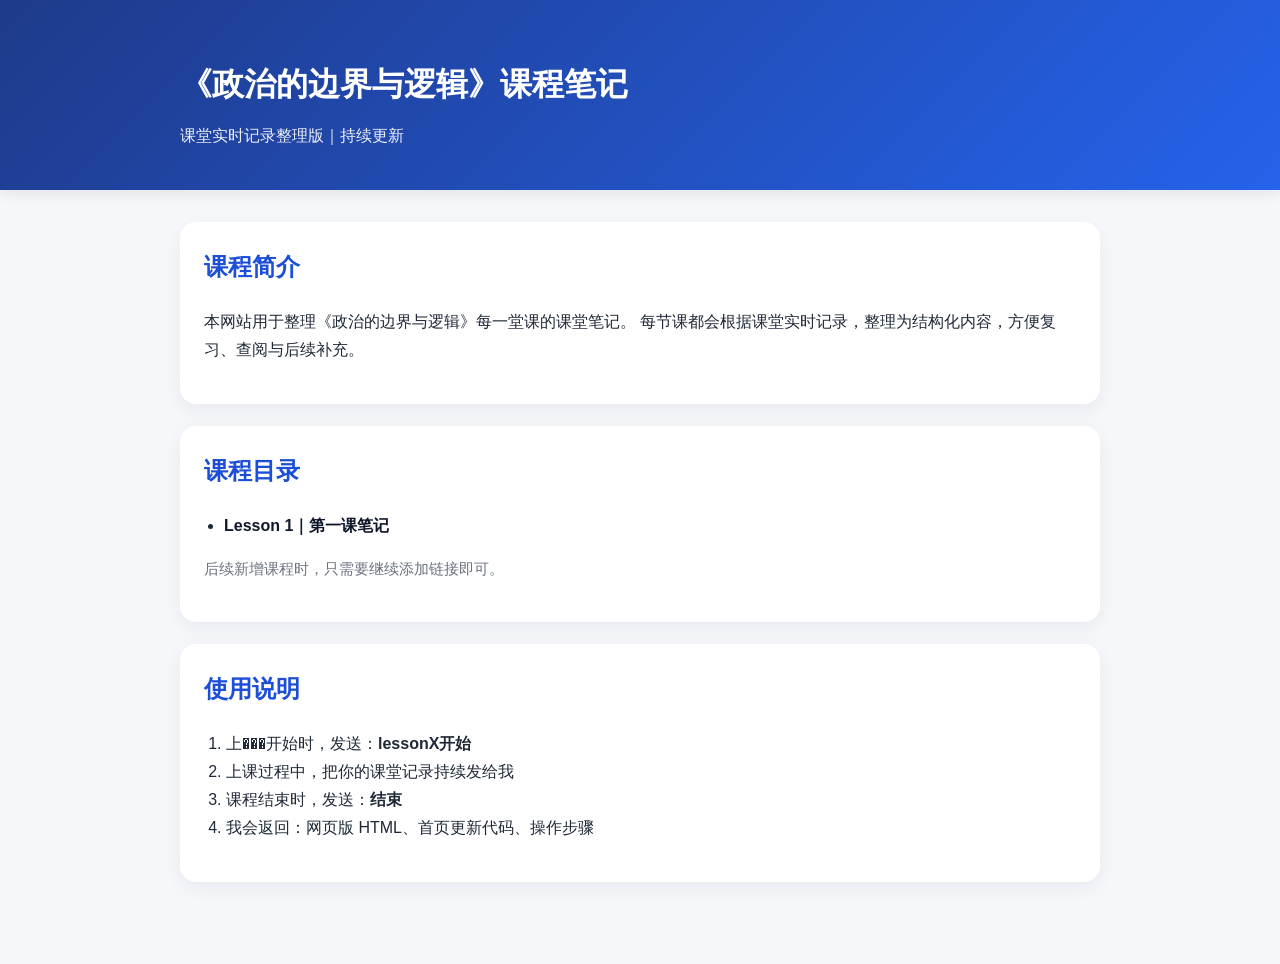
==== index.html @ 1a82eede "Add files via upload init course notes website" ====
<!DOCTYPE html>
<html lang="zh-CN">
<head>
  <meta charset="UTF-8" />
  <meta name="viewport" content="width=device-width, initial-scale=1.0" />
  <title>政治的边界与逻辑｜课程笔记</title>
  <link rel="stylesheet" href="style.css" />
</head>
<body>
  <header class="site-header">
    <div class="container">
      <h1>《政治的边界与逻辑》课程笔记</h1>
      <p class="subtitle">课堂实时记录整理版｜持续更新</p>
    </div>
  </header>

  <main class="container">
    <section class="card">
      <h2>课程简介</h2>
      <p>
        本网站用于整理《政治的边界与逻辑》每一堂课的课堂笔记。
        每节课都会根据课堂实时记录，整理为结构化内容，方便复习、查阅与后续补充。
      </p>
    </section>

    <section class="card">
      <h2>课程目录</h2>
      <ul class="lesson-list">
        <li><a href="lesson1.html">Lesson 1｜第一课笔记</a></li>
      </ul>
      <p class="tip">后续新增课程时，只需要继续添加链接即可。</p>
    </section>

    <section class="card">
      <h2>使用说明</h2>
      <ol>
        <li>上���开始时，发送：<strong>lessonX开始</strong></li>
        <li>上课过程中，把你的课堂记录持续发给我</li>
        <li>课程结束时，发送：<strong>结束</strong></li>
        <li>我会返回：网页版 HTML、首页更新代码、操作步骤</li>
      </ol>
    </section>
  </main>
</body>
</html>
---- style.css ----
* {
  box-sizing: border-box;
}

body {
  margin: 0;
  font-family: "PingFang SC", "Microsoft YaHei", sans-serif;
  background: #f5f7fb;
  color: #1f2937;
  line-height: 1.75;
}

.container {
  width: min(920px, 92%);
  margin: 0 auto;
}

.site-header {
  background: linear-gradient(135deg, #1e3a8a, #2563eb);
  color: white;
  padding: 56px 0 40px;
  box-shadow: 0 4px 14px rgba(0, 0, 0, 0.08);
}

.site-header h1 {
  margin: 0 0 10px;
  font-size: 2rem;
}

.subtitle {
  margin: 0;
  opacity: 0.92;
}

main {
  padding: 32px 0 60px;
}

.card {
  background: white;
  border-radius: 16px;
  padding: 24px;
  margin-bottom: 22px;
  box-shadow: 0 6px 20px rgba(15, 23, 42, 0.06);
}

.card h2 {
  margin-top: 0;
  color: #1d4ed8;
}

.lesson-list {
  padding-left: 20px;
}

.lesson-list li {
  margin-bottom: 10px;
}

.lesson-list a {
  text-decoration: none;
  color: #0f172a;
  font-weight: 600;
}

.lesson-list a:hover {
  color: #2563eb;
}

.tip {
  color: #6b7280;
  font-size: 0.95rem;
}

.note-meta {
  color: #6b7280;
  font-size: 0.95rem;
  margin-bottom: 16px;
}

.note-section {
  margin-bottom: 28px;
}

.note-section h2 {
  border-left: 5px solid #2563eb;
  padding-left: 10px;
  margin-bottom: 12px;
  color: #1e40af;
}

.back-link {
  display: inline-block;
  margin-bottom: 20px;
  color: #2563eb;
  text-decoration: none;
  font-weight: 600;
}

.back-link:hover {
  text-decoration: underline;
}

ul, ol {
  padding-left: 22px;
}
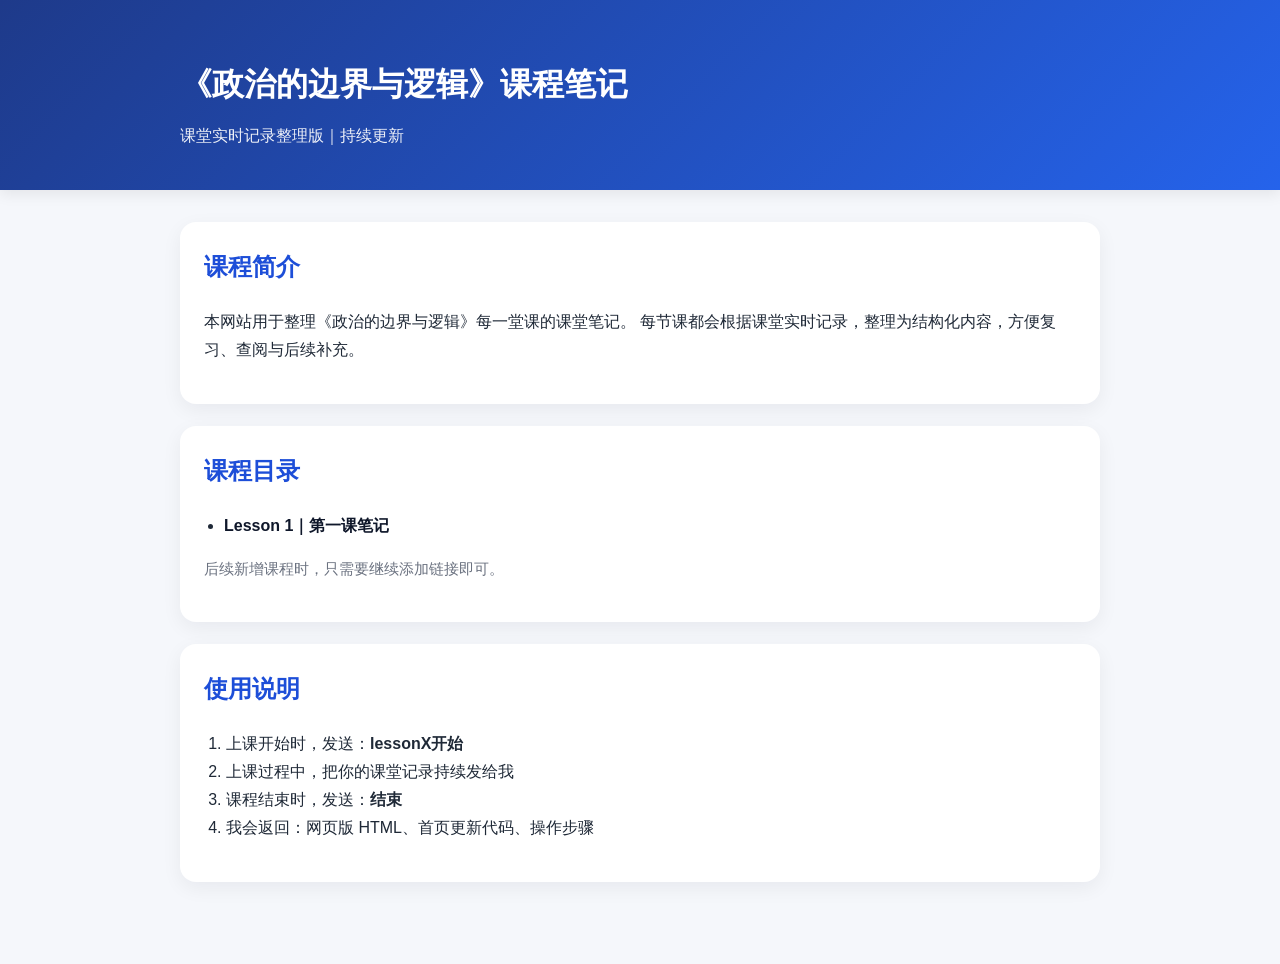
==== commit ce334bfb: "Fix typo in usage instructions in index.html" ====
--- a/index.html
+++ b/index.html
@@ -34,7 +34,7 @@
     <section class="card">
       <h2>使用说明</h2>
       <ol>
-        <li>上���开始时，发送：<strong>lessonX开始</strong></li>
+        <li>上课开始时，发送：<strong>lessonX开始</strong></li>
         <li>上课过程中，把你的课堂记录持续发给我</li>
         <li>课程结束时，发送：<strong>结束</strong></li>
         <li>我会返回：网页版 HTML、首页更新代码、操作步骤</li>
@@ -42,4 +42,4 @@
     </section>
   </main>
 </body>
-</html>+</html>
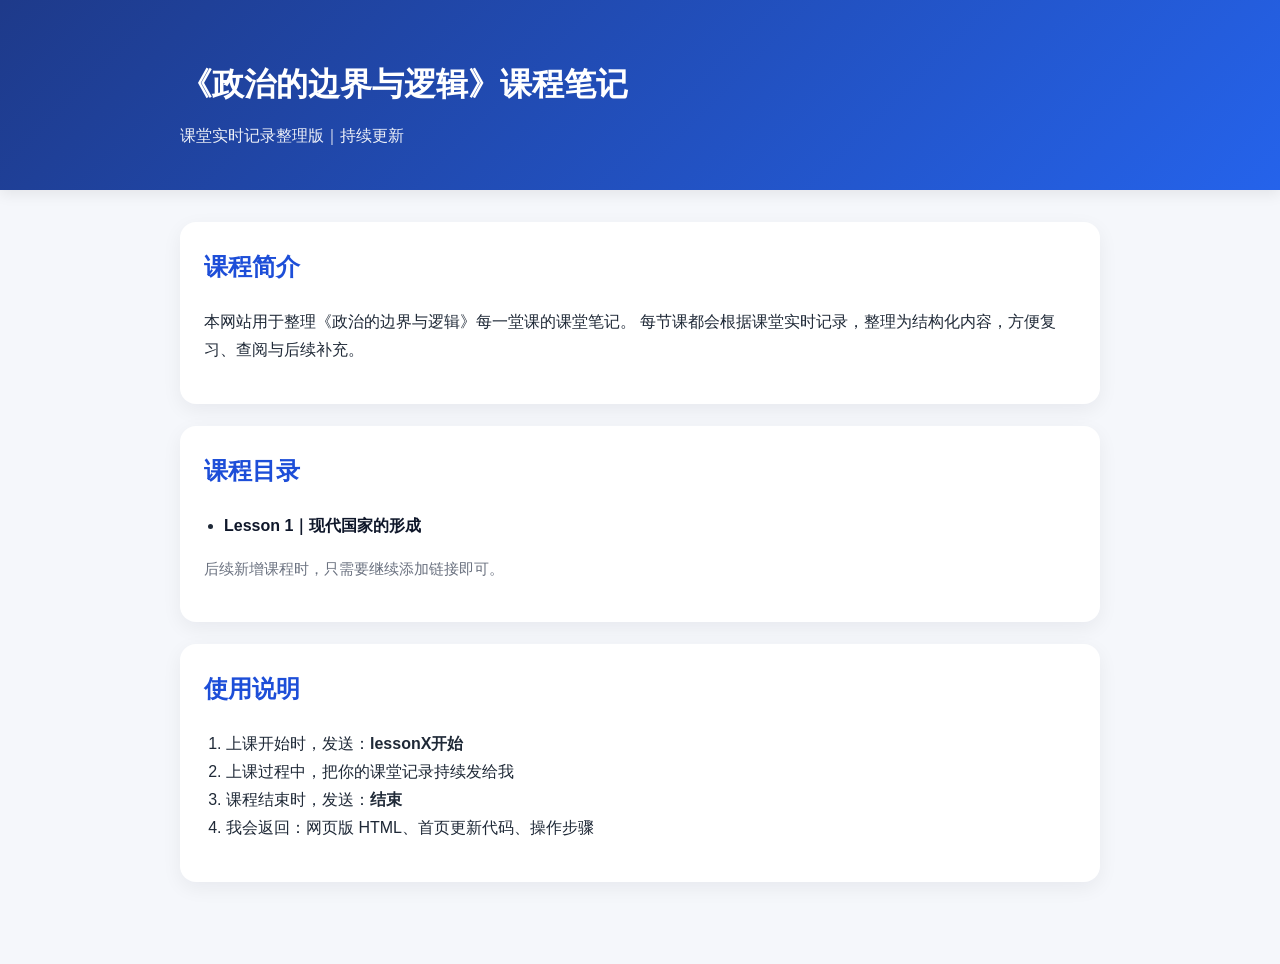
==== commit de49ca72: "Update index.html" ====
--- a/index.html
+++ b/index.html
@@ -26,7 +26,7 @@
     <section class="card">
       <h2>课程目录</h2>
       <ul class="lesson-list">
-        <li><a href="lesson1.html">Lesson 1｜第一课笔记</a></li>
+        <li><a href="lesson1.html">Lesson 1｜现代国家的形成</a></li>
       </ul>
       <p class="tip">后续新增课程时，只需要继续添加链接即可。</p>
     </section>
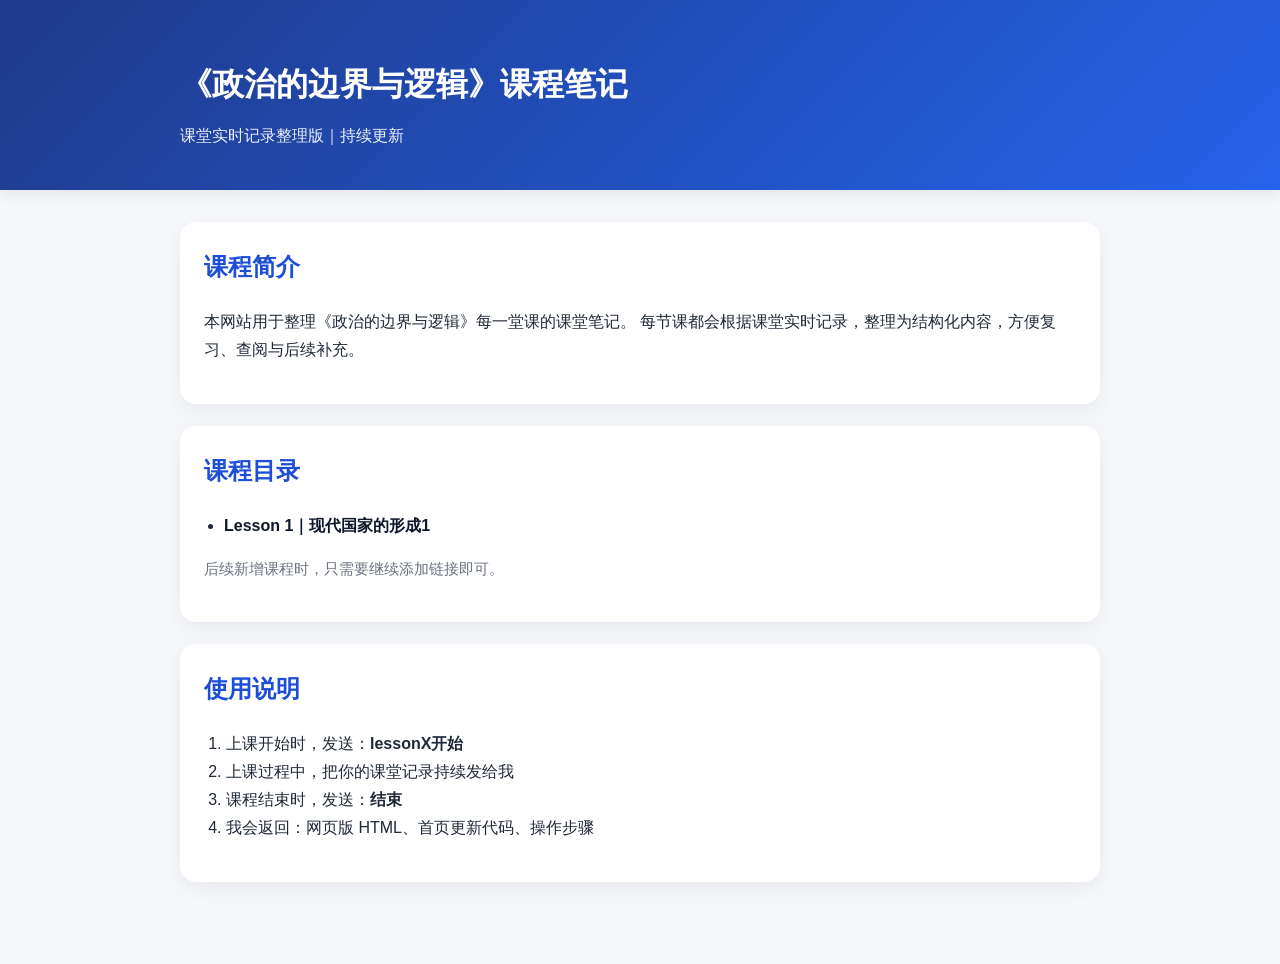
==== commit ee2ba6ef: "Update index.html" ====
--- a/index.html
+++ b/index.html
@@ -26,7 +26,7 @@
     <section class="card">
       <h2>课程目录</h2>
       <ul class="lesson-list">
-        <li><a href="lesson1.html">Lesson 1｜现代国家的形成</a></li>
+        <li><a href="lesson1.html">Lesson 1｜现代国家的形成1</a></li>
       </ul>
       <p class="tip">后续新增课程时，只需要继续添加链接即可。</p>
     </section>
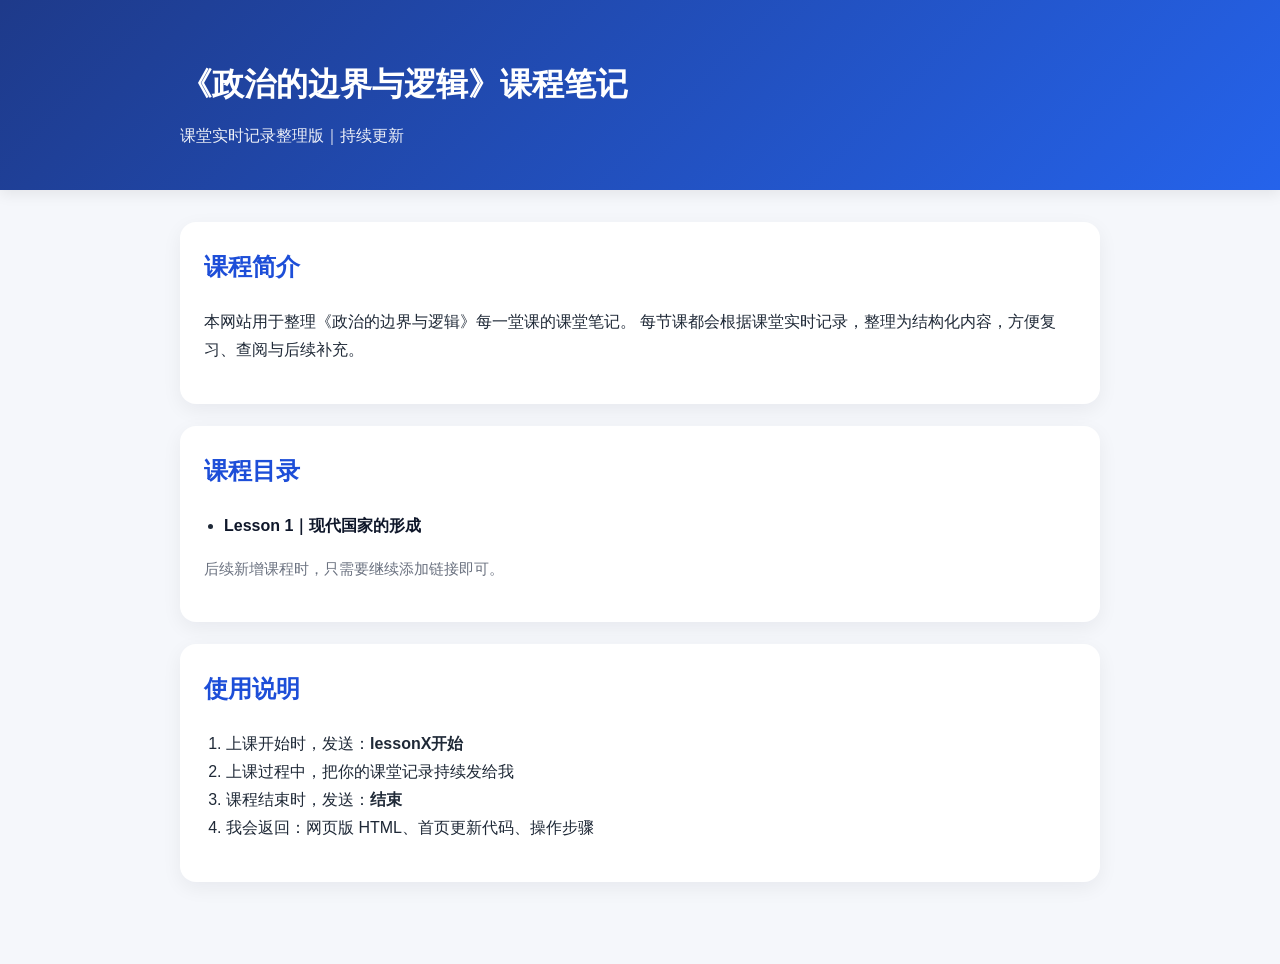
==== commit 8016f83a: "Fix lesson link text in index.html" ====
--- a/index.html
+++ b/index.html
@@ -26,7 +26,7 @@
     <section class="card">
       <h2>课程目录</h2>
       <ul class="lesson-list">
-        <li><a href="lesson1.html">Lesson 1｜现代国家的形成1</a></li>
+        <li><a href="lesson1.html">Lesson 1｜现代国家的形成</a></li>
       </ul>
       <p class="tip">后续新增课程时，只需要继续添加链接即可。</p>
     </section>
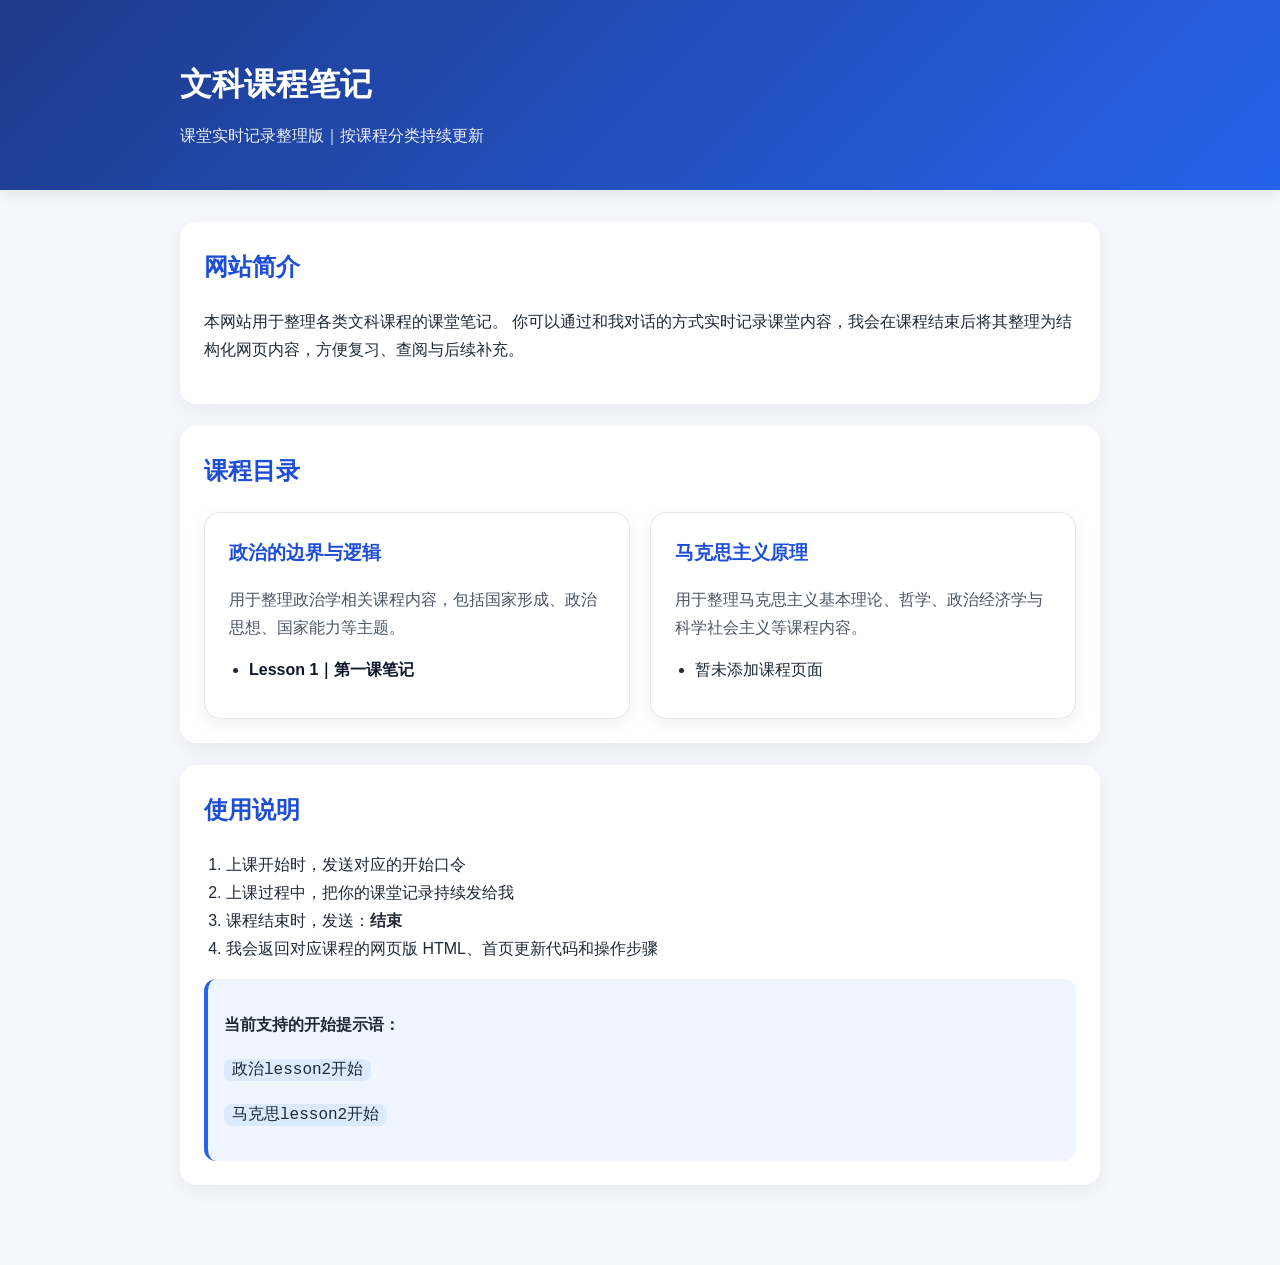
==== commit 2a4e1a7a: "Update index.html" ====
--- a/index.html
+++ b/index.html
@@ -3,42 +3,122 @@
 <head>
   <meta charset="UTF-8" />
   <meta name="viewport" content="width=device-width, initial-scale=1.0" />
-  <title>政治的边界与逻辑｜课程笔记</title>
+  <title>文科课程笔记｜首页</title>
   <link rel="stylesheet" href="style.css" />
+  <style>
+    .course-grid {
+      display: grid;
+      grid-template-columns: repeat(auto-fit, minmax(280px, 1fr));
+      gap: 20px;
+      margin-top: 20px;
+    }
+
+    .course-card {
+      background: white;
+      border-radius: 16px;
+      padding: 24px;
+      box-shadow: 0 6px 20px rgba(15, 23, 42, 0.06);
+      border: 1px solid #e5e7eb;
+    }
+
+    .course-card h3 {
+      margin-top: 0;
+      margin-bottom: 10px;
+      color: #1d4ed8;
+    }
+
+    .course-card p {
+      color: #4b5563;
+      margin-bottom: 14px;
+    }
+
+    .course-card ul {
+      margin: 0;
+      padding-left: 20px;
+    }
+
+    .course-card li {
+      margin-bottom: 10px;
+    }
+
+    .course-card a {
+      text-decoration: none;
+      color: #0f172a;
+      font-weight: 600;
+    }
+
+    .course-card a:hover {
+      color: #2563eb;
+    }
+
+    .command-box {
+      background: #eff6ff;
+      border-left: 4px solid #2563eb;
+      padding: 16px;
+      border-radius: 12px;
+      margin-top: 12px;
+    }
+
+    .command-box code {
+      background: #dbeafe;
+      padding: 2px 8px;
+      border-radius: 8px;
+      font-family: Consolas, monospace;
+    }
+  </style>
 </head>
 <body>
   <header class="site-header">
     <div class="container">
-      <h1>《政治的边界与逻辑》课程笔记</h1>
-      <p class="subtitle">课堂实时记录整理版｜持续更新</p>
+      <h1>文科课程笔记</h1>
+      <p class="subtitle">课堂实时记录整理版｜按课程分类持续更新</p>
     </div>
   </header>
 
   <main class="container">
     <section class="card">
-      <h2>课程简介</h2>
+      <h2>网站简介</h2>
       <p>
-        本网站用于整理《政治的边界与逻辑》每一堂课的课堂笔记。
-        每节课都会根据课堂实时记录，整理为结构化内容，方便复习、查阅与后续补充。
+        本网站用于整理各类文科课程的课堂笔记。
+        你可以通过和我对话的方式实时记录课堂内容，我会在课程结束后将其整理为结构化网页内容，方便复习、查阅与后续补充。
       </p>
     </section>
 
     <section class="card">
       <h2>课程目录</h2>
-      <ul class="lesson-list">
-        <li><a href="lesson1.html">Lesson 1｜现代国家的形成</a></li>
-      </ul>
-      <p class="tip">后续新增课程时，只需要继续添加链接即可。</p>
+      <div class="course-grid">
+        <div class="course-card">
+          <h3>政治的边界与逻辑</h3>
+          <p>用于整理政治学相关课程内容，包括国家形成、政治思想、国家能力等主题。</p>
+          <ul>
+            <li><a href="lesson1.html">Lesson 1｜第一课笔记</a></li>
+          </ul>
+        </div>
+
+        <div class="course-card">
+          <h3>马克思主义原理</h3>
+          <p>用于整理马克思主义基本理论、哲学、政治经济学与科学社会主义等课程内容。</p>
+          <ul>
+            <li>暂未添加课程页面</li>
+          </ul>
+        </div>
+      </div>
     </section>
 
     <section class="card">
       <h2>使用说明</h2>
       <ol>
-        <li>上课开始时，发送：<strong>lessonX开始</strong></li>
+        <li>上课开始时，发送对应的开始口令</li>
         <li>上课过程中，把你的课堂记录持续发给我</li>
         <li>课程结束时，发送：<strong>结束</strong></li>
-        <li>我会返回：网页版 HTML、首页更新代码、操作步骤</li>
+        <li>我会返回对应课程的网页版 HTML、首页更新代码和操作步骤</li>
       </ol>
+
+      <div class="command-box">
+        <p><strong>当前支持的开始提示语：</strong></p>
+        <p><code>政治lesson2开始</code></p>
+        <p><code>马克思lesson2开始</code></p>
+      </div>
     </section>
   </main>
 </body>
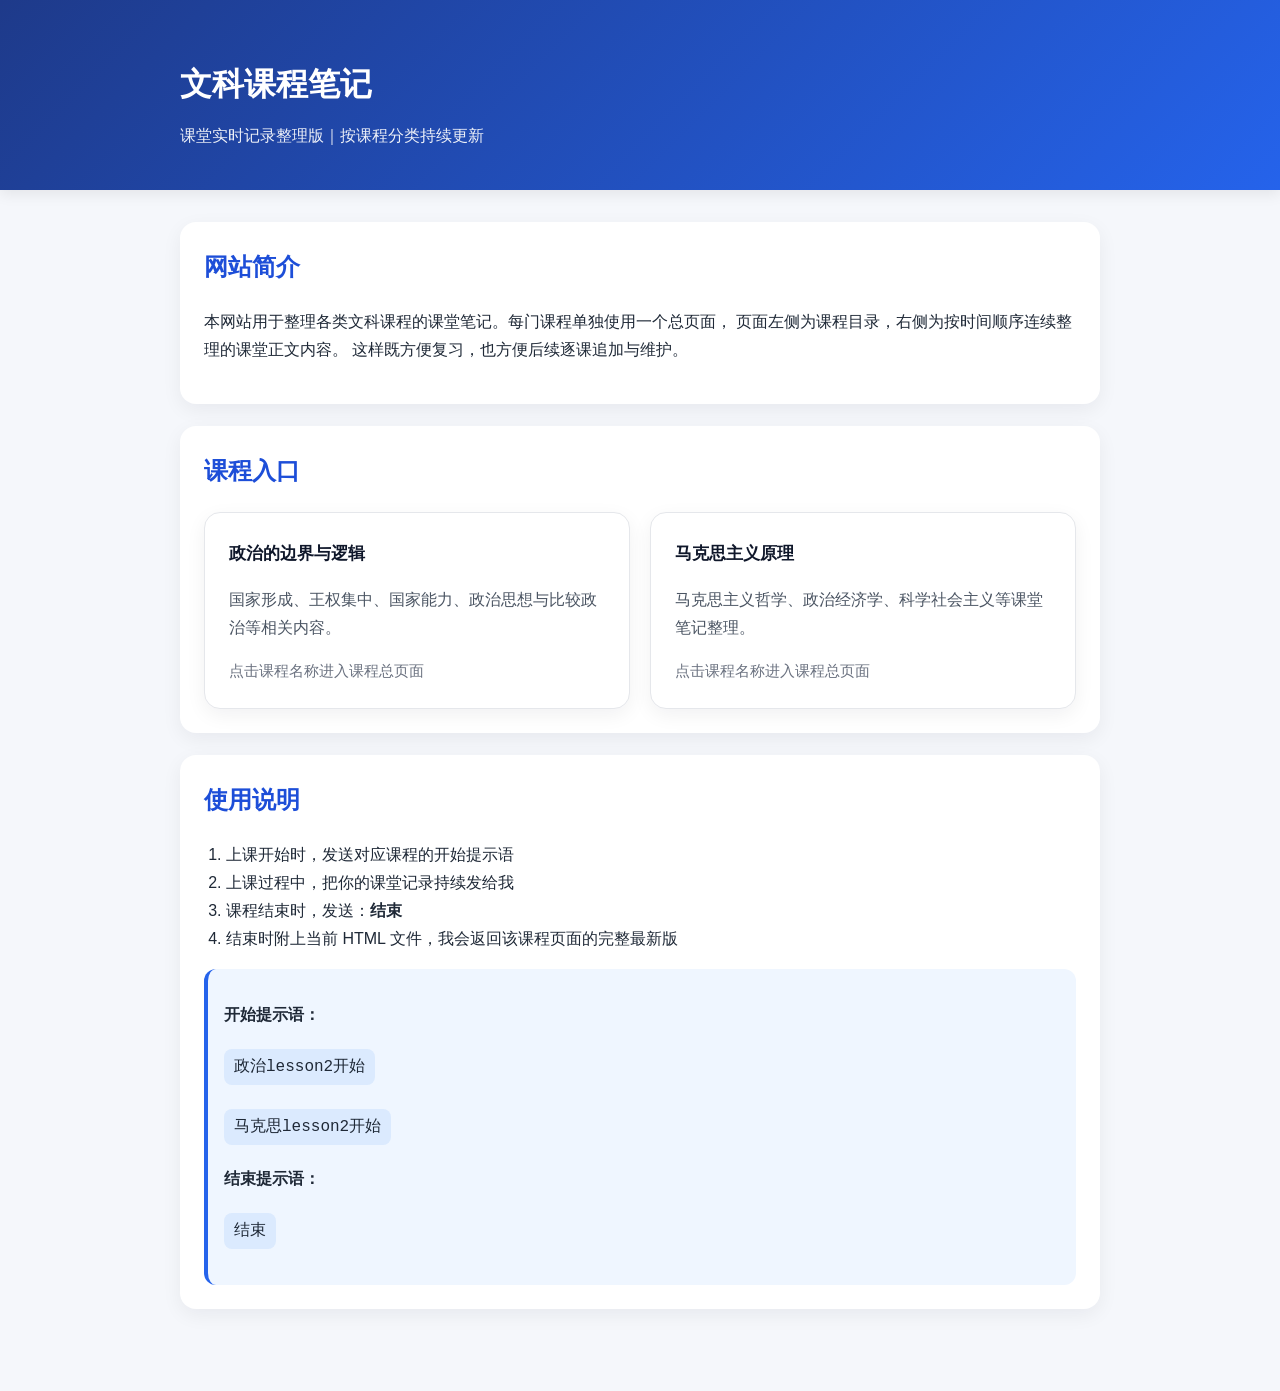
==== commit 311b93df: "Update index.html" ====
--- a/index.html
+++ b/index.html
@@ -19,36 +19,41 @@
       padding: 24px;
       box-shadow: 0 6px 20px rgba(15, 23, 42, 0.06);
       border: 1px solid #e5e7eb;
+      transition: transform 0.2s ease, box-shadow 0.2s ease;
+    }
+
+    .course-card:hover {
+      transform: translateY(-2px);
+      box-shadow: 0 10px 28px rgba(15, 23, 42, 0.10);
     }
 
     .course-card h3 {
       margin-top: 0;
-      margin-bottom: 10px;
+      margin-bottom: 12px;
       color: #1d4ed8;
     }
 
     .course-card p {
       color: #4b5563;
-      margin-bottom: 14px;
+      margin-bottom: 16px;
     }
 
-    .course-card ul {
-      margin: 0;
-      padding-left: 20px;
+    .course-link {
+      display: inline-block;
+      text-decoration: none;
+      color: #0f172a;
+      font-weight: 700;
+      font-size: 1.05rem;
     }
 
-    .course-card li {
-      margin-bottom: 10px;
+    .course-link:hover {
+      color: #2563eb;
     }
 
-    .course-card a {
-      text-decoration: none;
-      color: #0f172a;
-      font-weight: 600;
-    }
-
-    .course-card a:hover {
-      color: #2563eb;
+    .course-meta {
+      margin-top: 12px;
+      color: #6b7280;
+      font-size: 0.95rem;
     }
 
     .command-box {
@@ -60,10 +65,12 @@
     }
 
     .command-box code {
+      display: inline-block;
       background: #dbeafe;
-      padding: 2px 8px;
+      padding: 4px 10px;
       border-radius: 8px;
       font-family: Consolas, monospace;
+      margin: 4px 0;
     }
   </style>
 </head>
@@ -79,28 +86,25 @@
     <section class="card">
       <h2>网站简介</h2>
       <p>
-        本网站用于整理各类文科课程的课堂笔记。
-        你可以通过和我对话的方式实时记录课堂内容，我会在课程结束后将其整理为结构化网页内容，方便复习、查阅与后续补充。
+        本网站用于整理各类文科课程的课堂笔记。每门课程单独使用一个总页面，
+        页面左侧为课程目录，右侧为按时间顺序连续整理的课堂正文内容。
+        这样既方便复习，也方便后续逐课追加与维护。
       </p>
     </section>
 
     <section class="card">
-      <h2>课程目录</h2>
+      <h2>课程入口</h2>
       <div class="course-grid">
         <div class="course-card">
-          <h3>政治的边界与逻辑</h3>
-          <p>用于整理政治学相关课程内容，包括国家形成、政治思想、国家能力等主题。</p>
-          <ul>
-            <li><a href="lesson1.html">Lesson 1｜第一课笔记</a></li>
-          </ul>
+          <h3><a class="course-link" href="politics.html">政治的边界与逻辑</a></h3>
+          <p>国家形成、王权集中、国家能力、政治思想与比较政治等相关内容。</p>
+          <div class="course-meta">点击课程名称进入课程总页面</div>
         </div>
 
         <div class="course-card">
-          <h3>马克思主义原理</h3>
-          <p>用于整理马克思主义基本理论、哲学、政治经济学与科学社会主义等课程内容。</p>
-          <ul>
-            <li>暂未添加课程页面</li>
-          </ul>
+          <h3><a class="course-link" href="marx.html">马克思主义原理</a></h3>
+          <p>马克思主义哲学、政治经济学、科学社会主义等课堂笔记整理。</p>
+          <div class="course-meta">点击课程名称进入课程总页面</div>
         </div>
       </div>
     </section>
@@ -108,16 +112,18 @@
     <section class="card">
       <h2>使用说明</h2>
       <ol>
-        <li>上课开始时，发送对应的开始口令</li>
+        <li>上课开始时，发送对应课程的开始提示语</li>
         <li>上课过程中，把你的课堂记录持续发给我</li>
         <li>课程结束时，发送：<strong>结束</strong></li>
-        <li>我会返回对应课程的网页版 HTML、首页更新代码和操作步骤</li>
+        <li>结束时附上当前 HTML 文件，我会返回该课程页面的完整最新版</li>
       </ol>
 
       <div class="command-box">
-        <p><strong>当前支持的开始提示语：</strong></p>
+        <p><strong>开始提示语：</strong></p>
         <p><code>政治lesson2开始</code></p>
         <p><code>马克思lesson2开始</code></p>
+        <p><strong>结束提示语：</strong></p>
+        <p><code>结束</code></p>
       </div>
     </section>
   </main>
